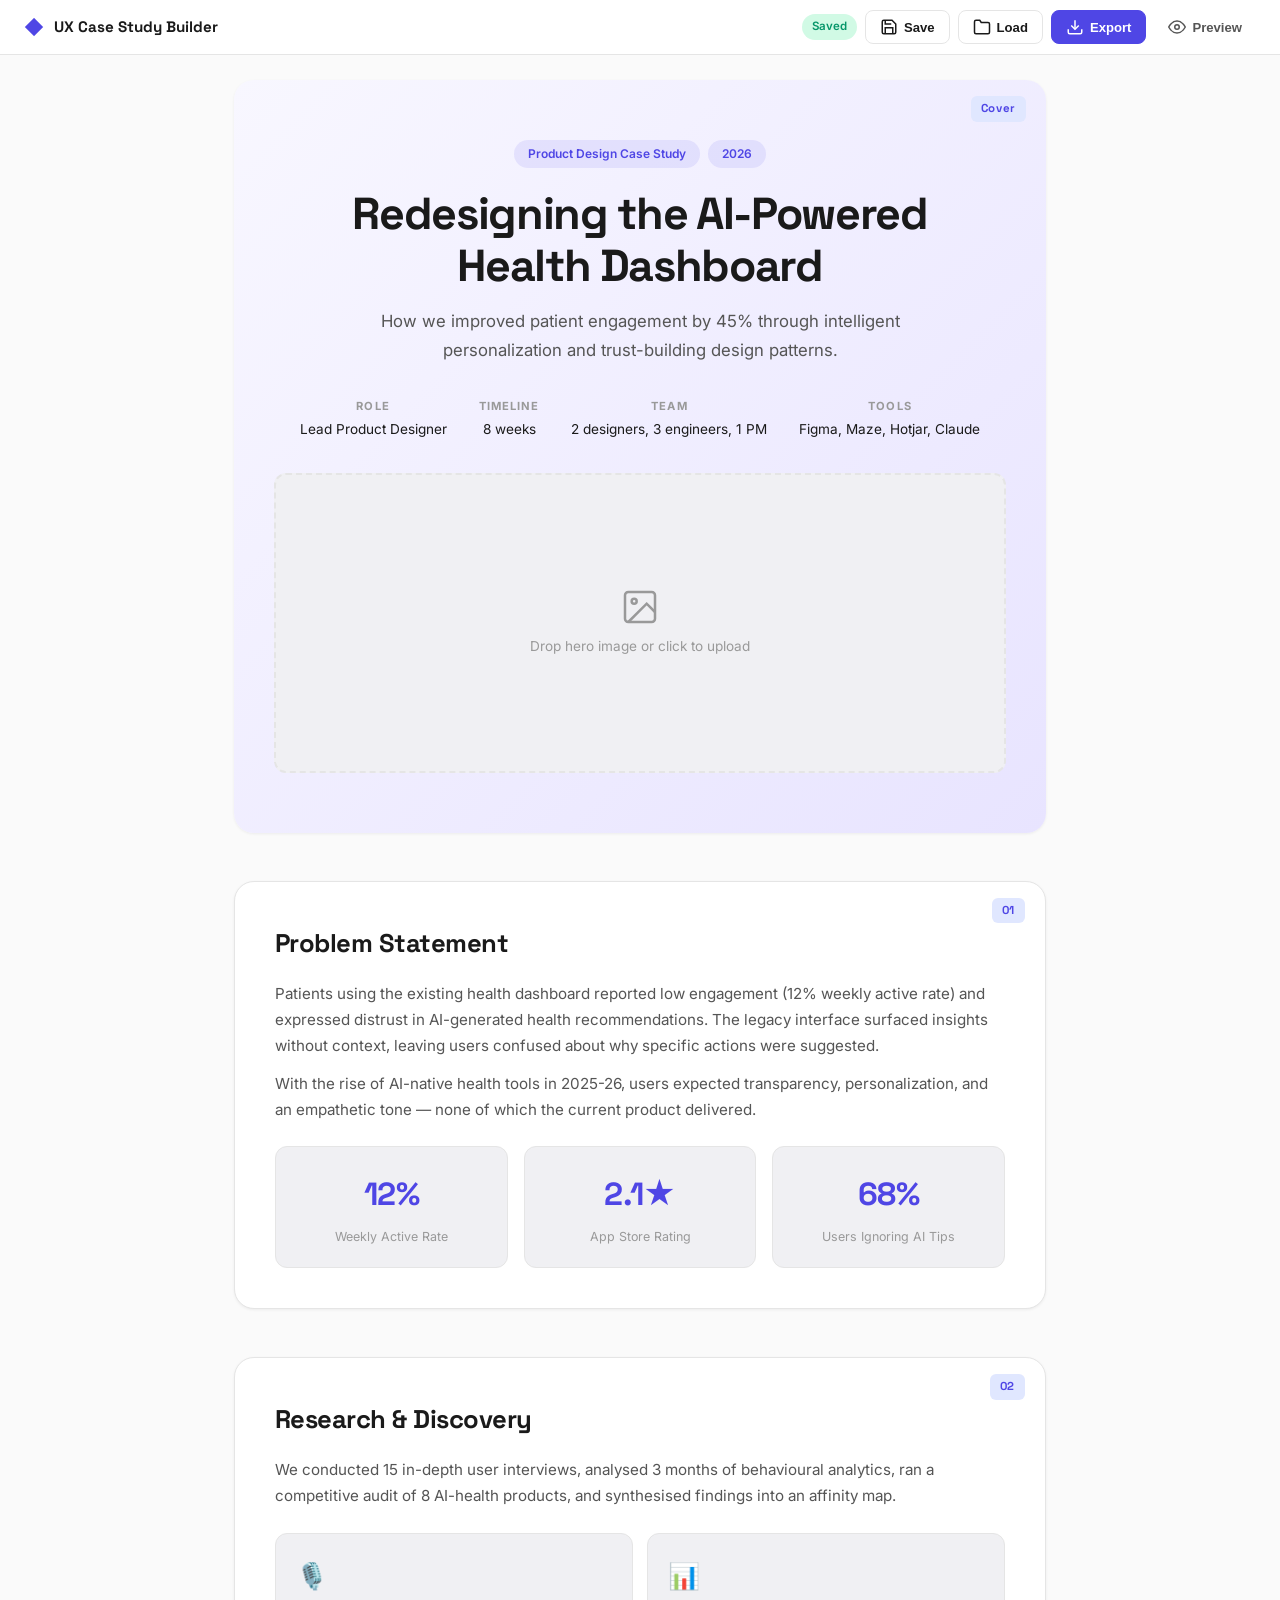
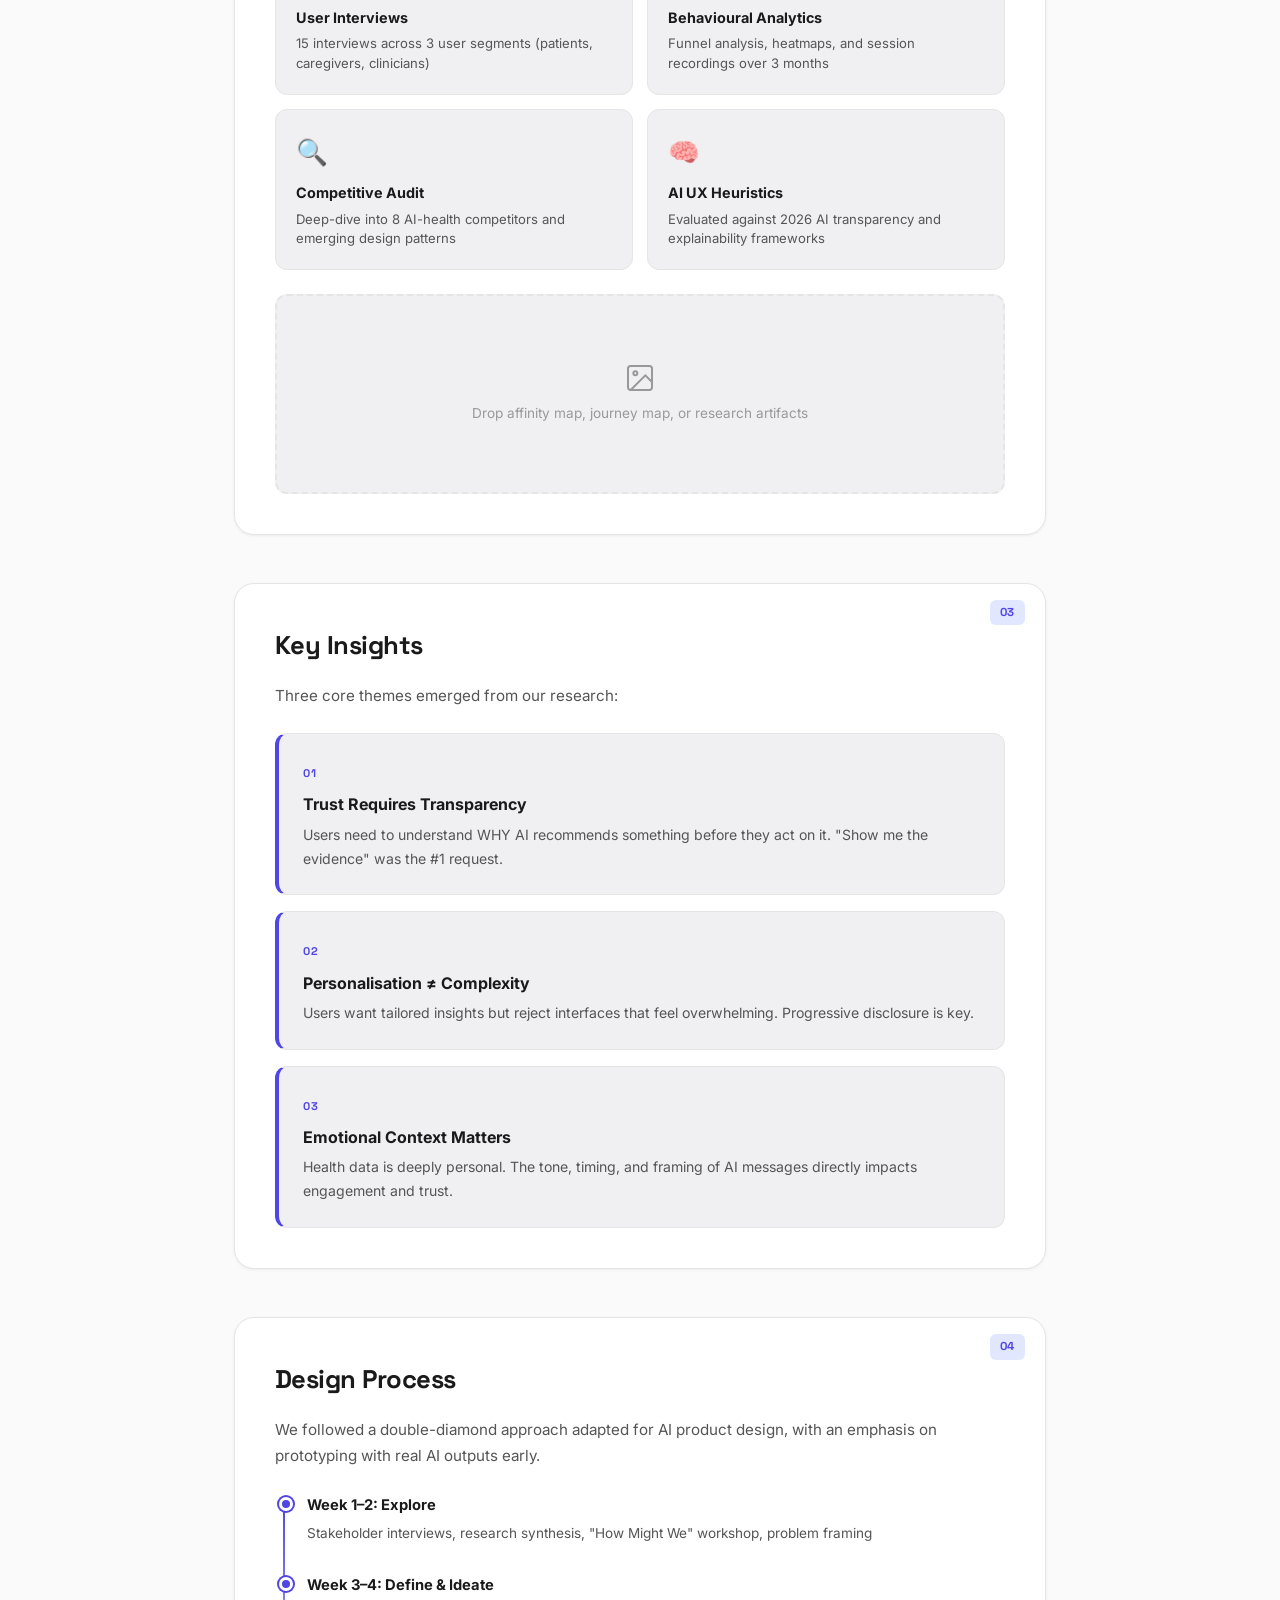
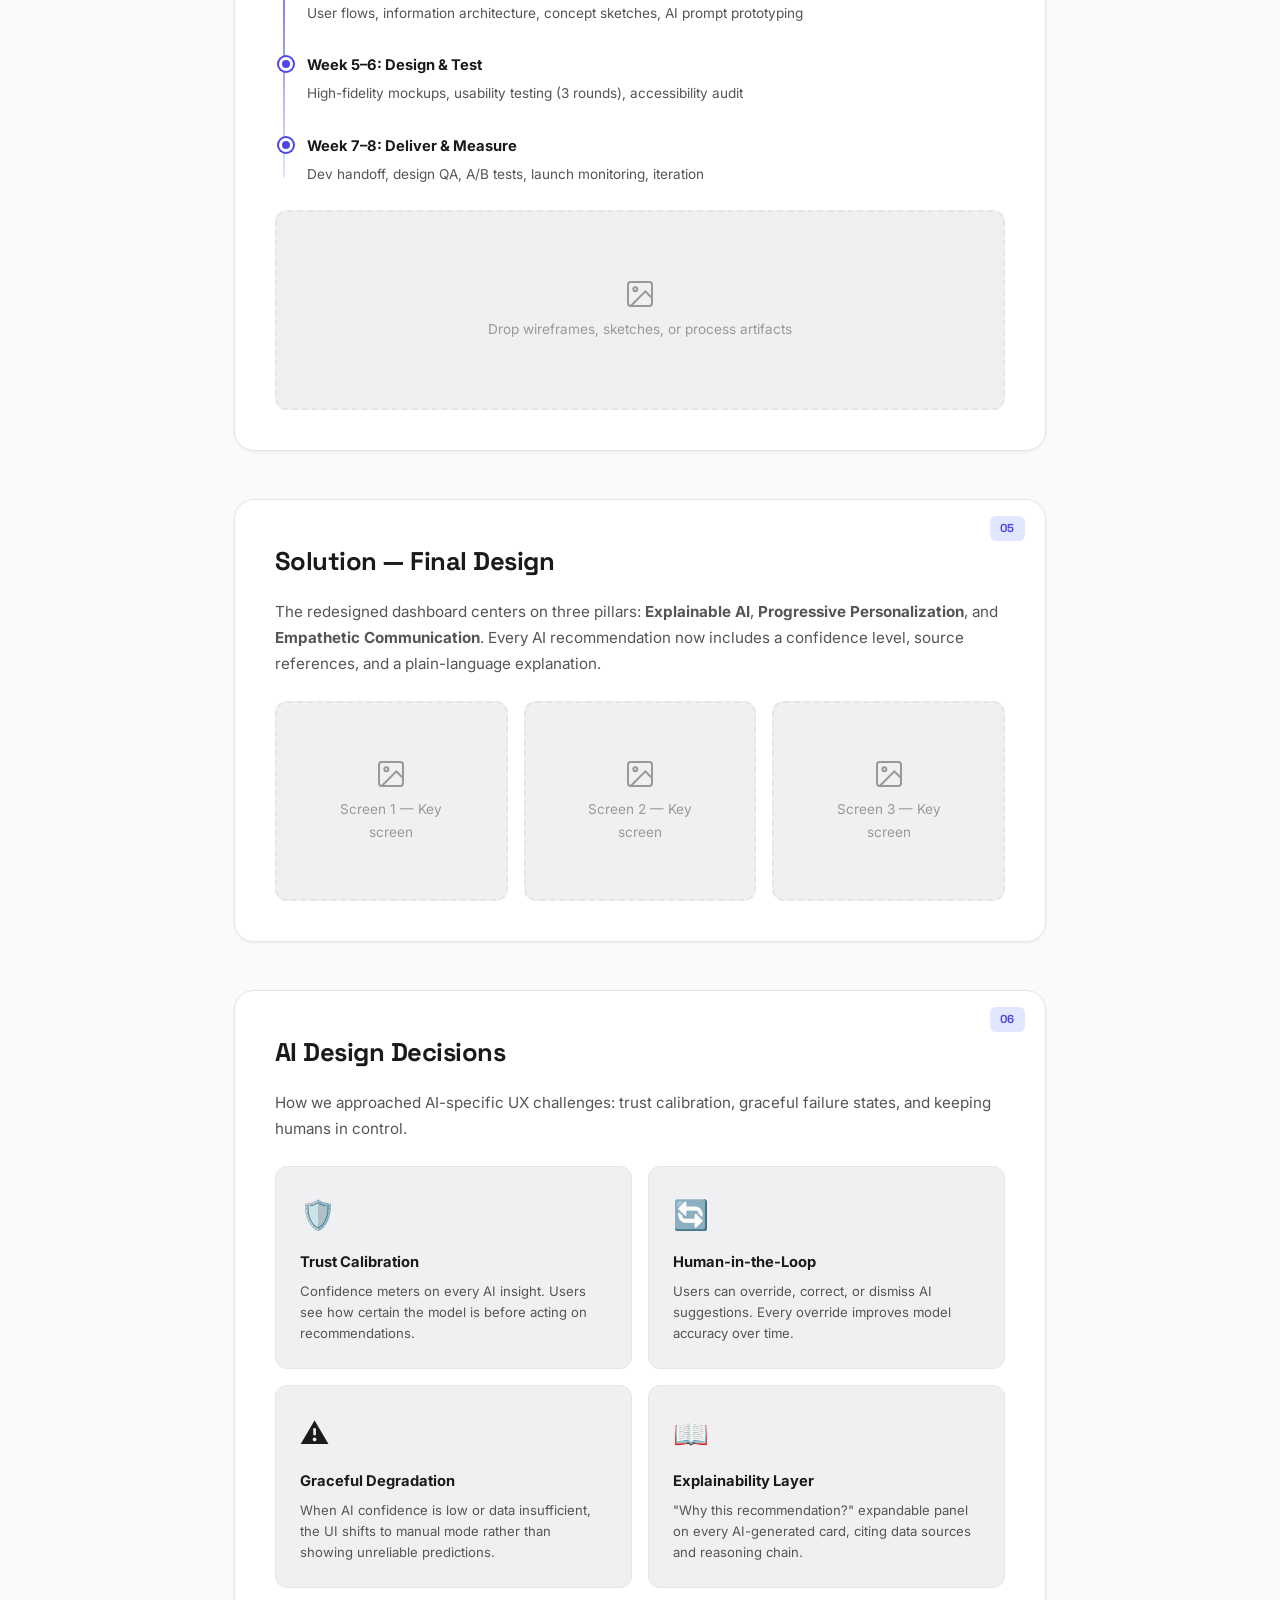
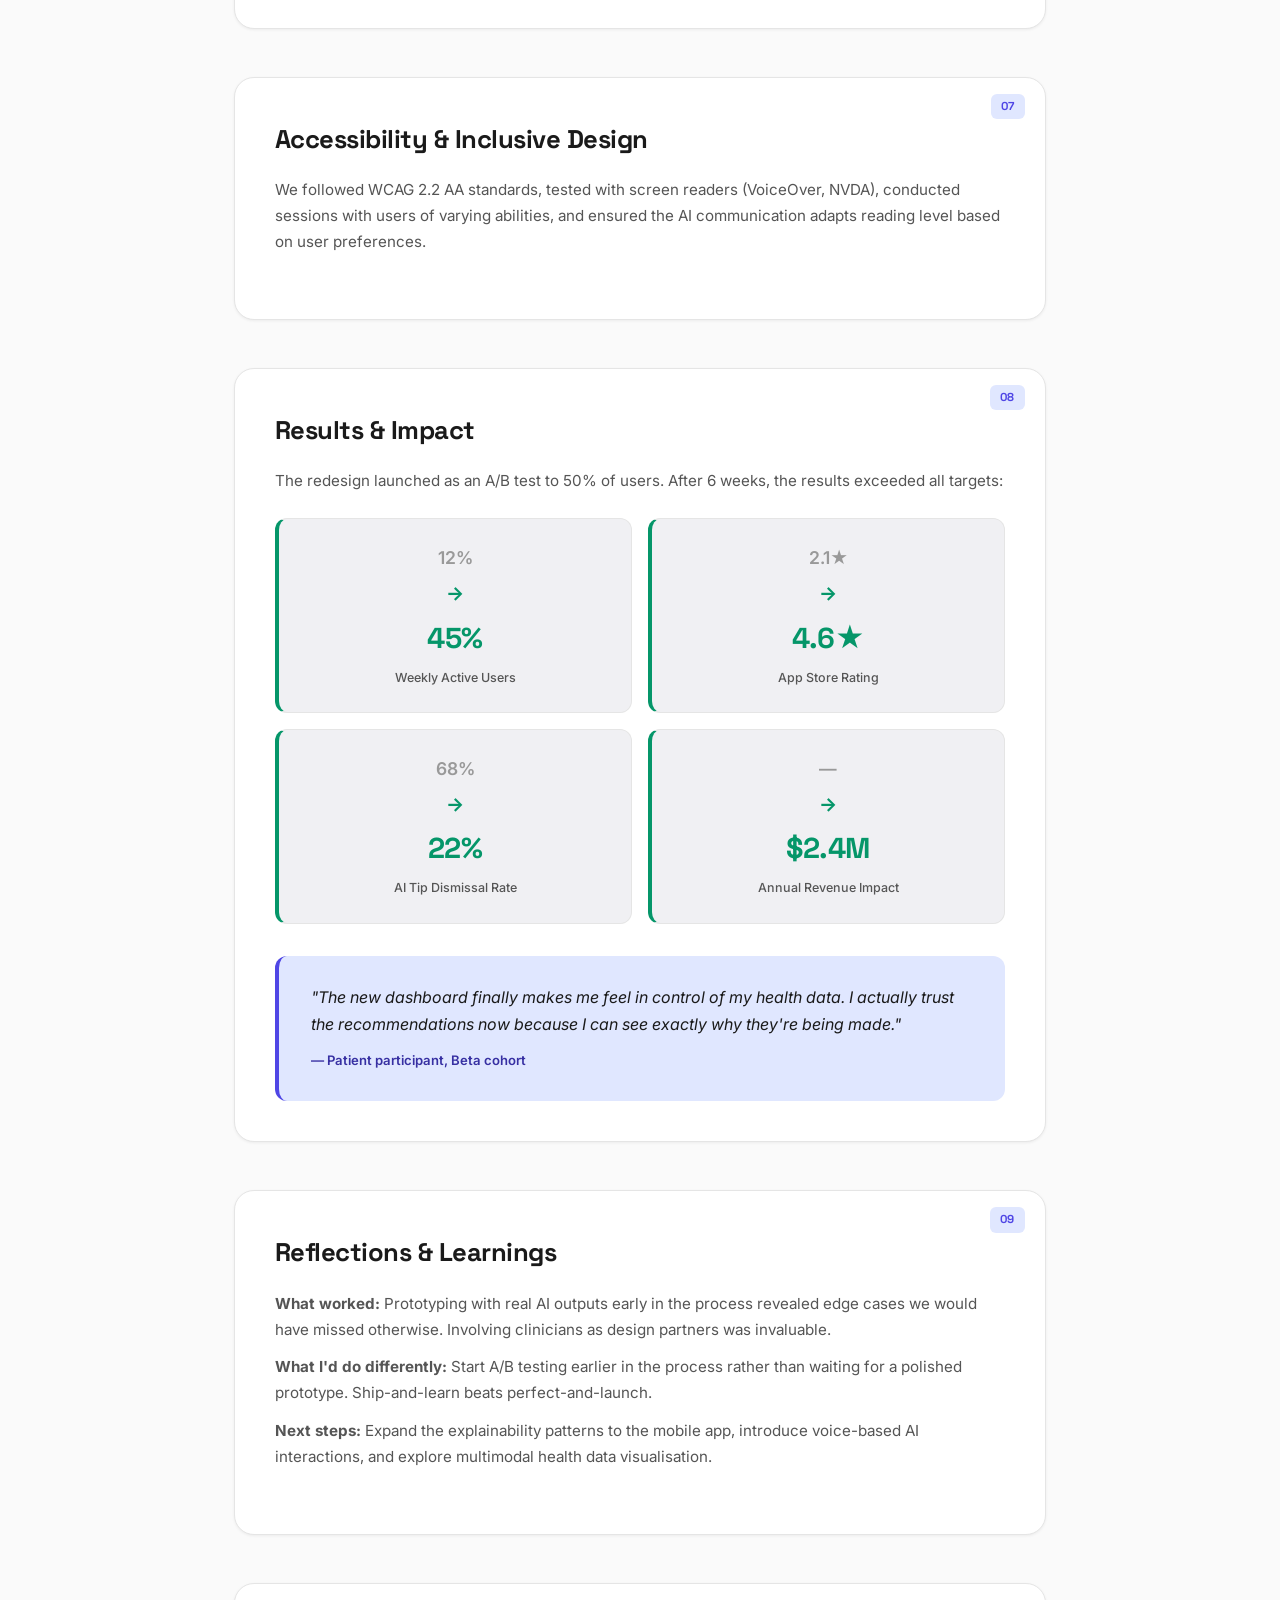
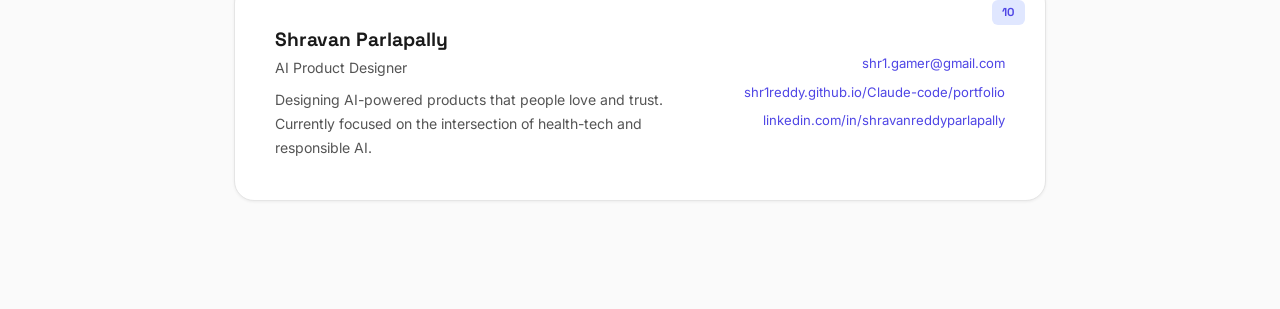
==== ux-case-study/index.html @ 6aaa8b10 "Add UX Case Study Builder — 2026 template with export Interactive, editable UX case study template w" ====
<!DOCTYPE html>
<html lang="en">
<head>
<meta charset="UTF-8">
<meta name="viewport" content="width=device-width, initial-scale=1.0">
<title>UX Case Study Builder — 2026</title>
<link href="https://fonts.googleapis.com/css2?family=Inter:wght@300;400;500;600;700;800;900&family=Space+Grotesk:wght@500;600;700;800&display=swap" rel="stylesheet">
<link rel="stylesheet" href="style.css">
</head>
<body>

<!-- ── Toolbar ── -->
<header class="toolbar" id="toolbar">
  <div class="toolbar-left">
    <span class="toolbar-logo">◆</span>
    <span class="toolbar-title">UX Case Study Builder</span>
  </div>
  <div class="toolbar-actions">
    <span class="autosave-badge" id="autosaveBadge">Saved</span>
    <button class="tb-btn" onclick="saveProject()" title="Save"><svg width="18" height="18" viewBox="0 0 24 24" fill="none" stroke="currentColor" stroke-width="2"><path d="M19 21H5a2 2 0 01-2-2V5a2 2 0 012-2h11l5 5v11a2 2 0 01-2 2z"/><polyline points="17,21 17,13 7,13 7,21"/><polyline points="7,3 7,8 15,8"/></svg> Save</button>
    <button class="tb-btn" onclick="loadProject()" title="Load"><svg width="18" height="18" viewBox="0 0 24 24" fill="none" stroke="currentColor" stroke-width="2"><path d="M22 19a2 2 0 01-2 2H4a2 2 0 01-2-2V5a2 2 0 012-2h5l2 3h9a2 2 0 012 2z"/></svg> Load</button>
    <div class="tb-dropdown">
      <button class="tb-btn tb-btn-primary" id="exportBtn"><svg width="18" height="18" viewBox="0 0 24 24" fill="none" stroke="currentColor" stroke-width="2"><path d="M21 15v4a2 2 0 01-2 2H5a2 2 0 01-2-2v-4"/><polyline points="7,10 12,15 17,10"/><line x1="12" y1="15" x2="12" y2="3"/></svg> Export</button>
      <div class="dropdown-menu" id="exportMenu">
        <button onclick="exportPDF()">Export as PDF</button>
        <button onclick="exportWord()">Export as Word (.docx)</button>
        <button onclick="exportJSON()">Export as JSON</button>
      </div>
    </div>
    <button class="tb-btn tb-btn-ghost" onclick="togglePreview()" id="previewToggle" title="Preview mode">
      <svg width="18" height="18" viewBox="0 0 24 24" fill="none" stroke="currentColor" stroke-width="2"><path d="M1 12s4-8 11-8 11 8 11 8-4 8-11 8-11-8-11-8z"/><circle cx="12" cy="12" r="3"/></svg> Preview
    </button>
  </div>
</header>

<!-- ── Main Content ── -->
<main class="case-study" id="caseStudy">

  <!-- Cover / Hero -->
  <section class="cs-section cs-cover" data-section="cover">
    <div class="section-controls">
      <span class="section-label">Cover</span>
    </div>
    <div class="cover-inner">
      <div class="cover-meta">
        <span class="editable chip" contenteditable="true" data-field="cover-type" data-placeholder="Product Design Case Study">Product Design Case Study</span>
        <span class="editable chip" contenteditable="true" data-field="cover-year" data-placeholder="2026">2026</span>
      </div>
      <h1 class="editable cover-title" contenteditable="true" data-field="cover-title" data-placeholder="Your Project Title Goes Here">Redesigning the AI-Powered Health Dashboard</h1>
      <p class="editable cover-subtitle" contenteditable="true" data-field="cover-subtitle" data-placeholder="A brief one-liner summarising your project and its impact.">How we improved patient engagement by 45% through intelligent personalization and trust-building design patterns.</p>
      <div class="cover-details">
        <div class="detail"><strong>Role</strong><span class="editable" contenteditable="true" data-field="cover-role" data-placeholder="Lead Product Designer">Lead Product Designer</span></div>
        <div class="detail"><strong>Timeline</strong><span class="editable" contenteditable="true" data-field="cover-timeline" data-placeholder="8 weeks">8 weeks</span></div>
        <div class="detail"><strong>Team</strong><span class="editable" contenteditable="true" data-field="cover-team" data-placeholder="2 designers, 3 engineers, 1 PM">2 designers, 3 engineers, 1 PM</span></div>
        <div class="detail"><strong>Tools</strong><span class="editable" contenteditable="true" data-field="cover-tools" data-placeholder="Figma, Maze, Hotjar, Claude">Figma, Maze, Hotjar, Claude</span></div>
      </div>
      <div class="cover-image-slot image-upload-area" data-field="cover-image">
        <div class="upload-placeholder">
          <svg width="40" height="40" viewBox="0 0 24 24" fill="none" stroke="currentColor" stroke-width="1.5"><rect x="3" y="3" width="18" height="18" rx="2"/><circle cx="8.5" cy="8.5" r="1.5"/><polyline points="21,15 16,10 5,21"/></svg>
          <span>Drop hero image or click to upload</span>
        </div>
      </div>
    </div>
  </section>

  <!-- 01 — Problem Statement -->
  <section class="cs-section" data-section="problem">
    <div class="section-controls">
      <span class="section-label">01</span>
    </div>
    <div class="section-inner">
      <h2 class="editable section-title" contenteditable="true" data-field="problem-title" data-placeholder="Problem Statement">Problem Statement</h2>
      <div class="editable section-body richtext" contenteditable="true" data-field="problem-body" data-placeholder="What problem are you solving? Who is affected? Why does it matter now?&#10;&#10;Describe the business context, user pain points, and what triggered this project.">
        <p>Patients using the existing health dashboard reported low engagement (12% weekly active rate) and expressed distrust in AI-generated health recommendations. The legacy interface surfaced insights without context, leaving users confused about why specific actions were suggested.</p>
        <p>With the rise of AI-native health tools in 2025-26, users expected transparency, personalization, and an empathetic tone — none of which the current product delivered.</p>
      </div>
      <div class="kpi-row">
        <div class="kpi-card">
          <span class="editable kpi-value" contenteditable="true" data-field="problem-kpi1-val" data-placeholder="12%">12%</span>
          <span class="editable kpi-label" contenteditable="true" data-field="problem-kpi1-label" data-placeholder="Weekly Active Rate">Weekly Active Rate</span>
        </div>
        <div class="kpi-card">
          <span class="editable kpi-value" contenteditable="true" data-field="problem-kpi2-val" data-placeholder="2.1★">2.1★</span>
          <span class="editable kpi-label" contenteditable="true" data-field="problem-kpi2-label" data-placeholder="App Store Rating">App Store Rating</span>
        </div>
        <div class="kpi-card">
          <span class="editable kpi-value" contenteditable="true" data-field="problem-kpi3-val" data-placeholder="68%">68%</span>
          <span class="editable kpi-label" contenteditable="true" data-field="problem-kpi3-label" data-placeholder="Users ignoring AI tips">Users Ignoring AI Tips</span>
        </div>
      </div>
    </div>
  </section>

  <!-- 02 — Research & Discovery -->
  <section class="cs-section" data-section="research">
    <div class="section-controls">
      <span class="section-label">02</span>
    </div>
    <div class="section-inner">
      <h2 class="editable section-title" contenteditable="true" data-field="research-title">Research &amp; Discovery</h2>
      <div class="editable section-body richtext" contenteditable="true" data-field="research-body" data-placeholder="Describe your research methodology: user interviews, surveys, analytics review, competitive analysis, etc.">
        <p>We conducted 15 in-depth user interviews, analysed 3 months of behavioural analytics, ran a competitive audit of 8 AI-health products, and synthesised findings into an affinity map.</p>
      </div>
      <div class="research-methods">
        <div class="method-card">
          <div class="method-icon">🎙️</div>
          <h4 class="editable" contenteditable="true" data-field="method1-title">User Interviews</h4>
          <p class="editable" contenteditable="true" data-field="method1-desc">15 interviews across 3 user segments (patients, caregivers, clinicians)</p>
        </div>
        <div class="method-card">
          <div class="method-icon">📊</div>
          <h4 class="editable" contenteditable="true" data-field="method2-title">Behavioural Analytics</h4>
          <p class="editable" contenteditable="true" data-field="method2-desc">Funnel analysis, heatmaps, and session recordings over 3 months</p>
        </div>
        <div class="method-card">
          <div class="method-icon">🔍</div>
          <h4 class="editable" contenteditable="true" data-field="method3-title">Competitive Audit</h4>
          <p class="editable" contenteditable="true" data-field="method3-desc">Deep-dive into 8 AI-health competitors and emerging design patterns</p>
        </div>
        <div class="method-card">
          <div class="method-icon">🧠</div>
          <h4 class="editable" contenteditable="true" data-field="method4-title">AI UX Heuristics</h4>
          <p class="editable" contenteditable="true" data-field="method4-desc">Evaluated against 2026 AI transparency and explainability frameworks</p>
        </div>
      </div>
      <div class="image-upload-area" data-field="research-image">
        <div class="upload-placeholder">
          <svg width="32" height="32" viewBox="0 0 24 24" fill="none" stroke="currentColor" stroke-width="1.5"><rect x="3" y="3" width="18" height="18" rx="2"/><circle cx="8.5" cy="8.5" r="1.5"/><polyline points="21,15 16,10 5,21"/></svg>
          <span>Drop affinity map, journey map, or research artifacts</span>
        </div>
      </div>
    </div>
  </section>

  <!-- 03 — Key Insights -->
  <section class="cs-section" data-section="insights">
    <div class="section-controls">
      <span class="section-label">03</span>
    </div>
    <div class="section-inner">
      <h2 class="editable section-title" contenteditable="true" data-field="insights-title">Key Insights</h2>
      <div class="editable section-body richtext" contenteditable="true" data-field="insights-body" data-placeholder="What did you learn? Summarise your top insights.">
        <p>Three core themes emerged from our research:</p>
      </div>
      <div class="insight-cards">
        <div class="insight-card">
          <span class="insight-num">01</span>
          <h4 class="editable" contenteditable="true" data-field="insight1-title">Trust Requires Transparency</h4>
          <p class="editable" contenteditable="true" data-field="insight1-desc">Users need to understand WHY AI recommends something before they act on it. "Show me the evidence" was the #1 request.</p>
        </div>
        <div class="insight-card">
          <span class="insight-num">02</span>
          <h4 class="editable" contenteditable="true" data-field="insight2-title">Personalisation ≠ Complexity</h4>
          <p class="editable" contenteditable="true" data-field="insight2-desc">Users want tailored insights but reject interfaces that feel overwhelming. Progressive disclosure is key.</p>
        </div>
        <div class="insight-card">
          <span class="insight-num">03</span>
          <h4 class="editable" contenteditable="true" data-field="insight3-title">Emotional Context Matters</h4>
          <p class="editable" contenteditable="true" data-field="insight3-desc">Health data is deeply personal. The tone, timing, and framing of AI messages directly impacts engagement and trust.</p>
        </div>
      </div>
    </div>
  </section>

  <!-- 04 — Design Process -->
  <section class="cs-section" data-section="process">
    <div class="section-controls">
      <span class="section-label">04</span>
    </div>
    <div class="section-inner">
      <h2 class="editable section-title" contenteditable="true" data-field="process-title">Design Process</h2>
      <div class="editable section-body richtext" contenteditable="true" data-field="process-body" data-placeholder="Walk through your design process: ideation, wireframes, iterations, prototyping.">
        <p>We followed a double-diamond approach adapted for AI product design, with an emphasis on prototyping with real AI outputs early.</p>
      </div>
      <div class="process-timeline">
        <div class="process-phase">
          <div class="phase-marker"></div>
          <h4 class="editable" contenteditable="true" data-field="phase1-title">Week 1–2: Explore</h4>
          <p class="editable" contenteditable="true" data-field="phase1-desc">Stakeholder interviews, research synthesis, "How Might We" workshop, problem framing</p>
        </div>
        <div class="process-phase">
          <div class="phase-marker"></div>
          <h4 class="editable" contenteditable="true" data-field="phase2-title">Week 3–4: Define &amp; Ideate</h4>
          <p class="editable" contenteditable="true" data-field="phase2-desc">User flows, information architecture, concept sketches, AI prompt prototyping</p>
        </div>
        <div class="process-phase">
          <div class="phase-marker"></div>
          <h4 class="editable" contenteditable="true" data-field="phase3-title">Week 5–6: Design &amp; Test</h4>
          <p class="editable" contenteditable="true" data-field="phase3-desc">High-fidelity mockups, usability testing (3 rounds), accessibility audit</p>
        </div>
        <div class="process-phase">
          <div class="phase-marker"></div>
          <h4 class="editable" contenteditable="true" data-field="phase4-title">Week 7–8: Deliver &amp; Measure</h4>
          <p class="editable" contenteditable="true" data-field="phase4-desc">Dev handoff, design QA, A/B tests, launch monitoring, iteration</p>
        </div>
      </div>
      <div class="image-upload-area" data-field="process-image">
        <div class="upload-placeholder">
          <svg width="32" height="32" viewBox="0 0 24 24" fill="none" stroke="currentColor" stroke-width="1.5"><rect x="3" y="3" width="18" height="18" rx="2"/><circle cx="8.5" cy="8.5" r="1.5"/><polyline points="21,15 16,10 5,21"/></svg>
          <span>Drop wireframes, sketches, or process artifacts</span>
        </div>
      </div>
    </div>
  </section>

  <!-- 05 — Solution / Final Design -->
  <section class="cs-section" data-section="solution">
    <div class="section-controls">
      <span class="section-label">05</span>
    </div>
    <div class="section-inner">
      <h2 class="editable section-title" contenteditable="true" data-field="solution-title">Solution — Final Design</h2>
      <div class="editable section-body richtext" contenteditable="true" data-field="solution-body" data-placeholder="Present your final design solution. Highlight key screens, interactions, and design decisions.">
        <p>The redesigned dashboard centers on three pillars: <strong>Explainable AI</strong>, <strong>Progressive Personalization</strong>, and <strong>Empathetic Communication</strong>. Every AI recommendation now includes a confidence level, source references, and a plain-language explanation.</p>
      </div>
      <div class="solution-gallery">
        <div class="image-upload-area solution-img" data-field="solution-image1">
          <div class="upload-placeholder">
            <svg width="32" height="32" viewBox="0 0 24 24" fill="none" stroke="currentColor" stroke-width="1.5"><rect x="3" y="3" width="18" height="18" rx="2"/><circle cx="8.5" cy="8.5" r="1.5"/><polyline points="21,15 16,10 5,21"/></svg>
            <span>Screen 1 — Key screen</span>
          </div>
        </div>
        <div class="image-upload-area solution-img" data-field="solution-image2">
          <div class="upload-placeholder">
            <svg width="32" height="32" viewBox="0 0 24 24" fill="none" stroke="currentColor" stroke-width="1.5"><rect x="3" y="3" width="18" height="18" rx="2"/><circle cx="8.5" cy="8.5" r="1.5"/><polyline points="21,15 16,10 5,21"/></svg>
            <span>Screen 2 — Key screen</span>
          </div>
        </div>
        <div class="image-upload-area solution-img" data-field="solution-image3">
          <div class="upload-placeholder">
            <svg width="32" height="32" viewBox="0 0 24 24" fill="none" stroke="currentColor" stroke-width="1.5"><rect x="3" y="3" width="18" height="18" rx="2"/><circle cx="8.5" cy="8.5" r="1.5"/><polyline points="21,15 16,10 5,21"/></svg>
            <span>Screen 3 — Key screen</span>
          </div>
        </div>
      </div>
    </div>
  </section>

  <!-- 06 — AI-Specific Design Decisions (2026 section) -->
  <section class="cs-section" data-section="ai-design">
    <div class="section-controls">
      <span class="section-label">06</span>
    </div>
    <div class="section-inner">
      <h2 class="editable section-title" contenteditable="true" data-field="ai-title">AI Design Decisions</h2>
      <p class="editable section-body" contenteditable="true" data-field="ai-body" data-placeholder="How did you design for AI? Explain trust patterns, error handling, confidence indicators, human-in-the-loop flows.">How we approached AI-specific UX challenges: trust calibration, graceful failure states, and keeping humans in control.</p>
      <div class="ai-decisions">
        <div class="ai-card">
          <div class="ai-card-icon">🛡️</div>
          <h4 class="editable" contenteditable="true" data-field="ai-dec1-title">Trust Calibration</h4>
          <p class="editable" contenteditable="true" data-field="ai-dec1-desc">Confidence meters on every AI insight. Users see how certain the model is before acting on recommendations.</p>
        </div>
        <div class="ai-card">
          <div class="ai-card-icon">🔄</div>
          <h4 class="editable" contenteditable="true" data-field="ai-dec2-title">Human-in-the-Loop</h4>
          <p class="editable" contenteditable="true" data-field="ai-dec2-desc">Users can override, correct, or dismiss AI suggestions. Every override improves model accuracy over time.</p>
        </div>
        <div class="ai-card">
          <div class="ai-card-icon">⚠️</div>
          <h4 class="editable" contenteditable="true" data-field="ai-dec3-title">Graceful Degradation</h4>
          <p class="editable" contenteditable="true" data-field="ai-dec3-desc">When AI confidence is low or data insufficient, the UI shifts to manual mode rather than showing unreliable predictions.</p>
        </div>
        <div class="ai-card">
          <div class="ai-card-icon">📖</div>
          <h4 class="editable" contenteditable="true" data-field="ai-dec4-title">Explainability Layer</h4>
          <p class="editable" contenteditable="true" data-field="ai-dec4-desc">"Why this recommendation?" expandable panel on every AI-generated card, citing data sources and reasoning chain.</p>
        </div>
      </div>
    </div>
  </section>

  <!-- 07 — Accessibility & Inclusive Design -->
  <section class="cs-section" data-section="accessibility">
    <div class="section-controls">
      <span class="section-label">07</span>
    </div>
    <div class="section-inner">
      <h2 class="editable section-title" contenteditable="true" data-field="a11y-title">Accessibility &amp; Inclusive Design</h2>
      <div class="editable section-body richtext" contenteditable="true" data-field="a11y-body" data-placeholder="How did you ensure your design is accessible and inclusive? WCAG compliance, assistive tech testing, inclusive research.">
        <p>We followed WCAG 2.2 AA standards, tested with screen readers (VoiceOver, NVDA), conducted sessions with users of varying abilities, and ensured the AI communication adapts reading level based on user preferences.</p>
      </div>
    </div>
  </section>

  <!-- 08 — Results & Impact -->
  <section class="cs-section" data-section="results">
    <div class="section-controls">
      <span class="section-label">08</span>
    </div>
    <div class="section-inner">
      <h2 class="editable section-title" contenteditable="true" data-field="results-title">Results &amp; Impact</h2>
      <div class="editable section-body richtext" contenteditable="true" data-field="results-body" data-placeholder="What was the measurable impact? Before vs. after metrics, user feedback, business outcomes.">
        <p>The redesign launched as an A/B test to 50% of users. After 6 weeks, the results exceeded all targets:</p>
      </div>
      <div class="results-grid">
        <div class="result-card positive">
          <span class="editable result-before" contenteditable="true" data-field="result1-before">12%</span>
          <span class="result-arrow">→</span>
          <span class="editable result-after" contenteditable="true" data-field="result1-after">45%</span>
          <span class="editable result-metric" contenteditable="true" data-field="result1-metric">Weekly Active Users</span>
        </div>
        <div class="result-card positive">
          <span class="editable result-before" contenteditable="true" data-field="result2-before">2.1★</span>
          <span class="result-arrow">→</span>
          <span class="editable result-after" contenteditable="true" data-field="result2-after">4.6★</span>
          <span class="editable result-metric" contenteditable="true" data-field="result2-metric">App Store Rating</span>
        </div>
        <div class="result-card positive">
          <span class="editable result-before" contenteditable="true" data-field="result3-before">68%</span>
          <span class="result-arrow">→</span>
          <span class="editable result-after" contenteditable="true" data-field="result3-after">22%</span>
          <span class="editable result-metric" contenteditable="true" data-field="result3-metric">AI Tip Dismissal Rate</span>
        </div>
        <div class="result-card positive">
          <span class="editable result-before" contenteditable="true" data-field="result4-before">—</span>
          <span class="result-arrow">→</span>
          <span class="editable result-after" contenteditable="true" data-field="result4-after">$2.4M</span>
          <span class="editable result-metric" contenteditable="true" data-field="result4-metric">Annual Revenue Impact</span>
        </div>
      </div>
      <div class="testimonial-block">
        <blockquote class="editable" contenteditable="true" data-field="results-quote" data-placeholder="Add a stakeholder or user quote about the impact.">"The new dashboard finally makes me feel in control of my health data. I actually trust the recommendations now because I can see exactly why they're being made."</blockquote>
        <cite class="editable" contenteditable="true" data-field="results-cite" data-placeholder="— Name, Role">— Patient participant, Beta cohort</cite>
      </div>
    </div>
  </section>

  <!-- 09 — Reflections & Learnings -->
  <section class="cs-section" data-section="reflections">
    <div class="section-controls">
      <span class="section-label">09</span>
    </div>
    <div class="section-inner">
      <h2 class="editable section-title" contenteditable="true" data-field="reflections-title">Reflections &amp; Learnings</h2>
      <div class="editable section-body richtext" contenteditable="true" data-field="reflections-body" data-placeholder="What did you learn? What would you do differently? What are the next steps?">
        <p><strong>What worked:</strong> Prototyping with real AI outputs early in the process revealed edge cases we would have missed otherwise. Involving clinicians as design partners was invaluable.</p>
        <p><strong>What I'd do differently:</strong> Start A/B testing earlier in the process rather than waiting for a polished prototype. Ship-and-learn beats perfect-and-launch.</p>
        <p><strong>Next steps:</strong> Expand the explainability patterns to the mobile app, introduce voice-based AI interactions, and explore multimodal health data visualisation.</p>
      </div>
    </div>
  </section>

  <!-- 10 — About the Designer -->
  <section class="cs-section cs-footer-section" data-section="designer">
    <div class="section-controls">
      <span class="section-label">10</span>
    </div>
    <div class="section-inner designer-footer">
      <div class="designer-info">
        <h3 class="editable" contenteditable="true" data-field="designer-name" data-placeholder="Your Name">Shravan Parlapally</h3>
        <p class="editable" contenteditable="true" data-field="designer-role" data-placeholder="AI Product Designer">AI Product Designer</p>
        <p class="editable designer-bio" contenteditable="true" data-field="designer-bio" data-placeholder="A short bio about yourself.">Designing AI-powered products that people love and trust. Currently focused on the intersection of health-tech and responsible AI.</p>
      </div>
      <div class="designer-links">
        <span class="editable" contenteditable="true" data-field="designer-email" data-placeholder="email@example.com">shr1.gamer@gmail.com</span>
        <span class="editable" contenteditable="true" data-field="designer-portfolio" data-placeholder="portfolio link">shr1reddy.github.io/Claude-code/portfolio</span>
        <span class="editable" contenteditable="true" data-field="designer-linkedin" data-placeholder="LinkedIn URL">linkedin.com/in/shravanreddyparlapally</span>
      </div>
    </div>
  </section>

</main>

<!-- Hidden file input for image uploads -->
<input type="file" id="imageInput" accept="image/*" style="display:none">

<script src="app.js"></script>
</body>
</html>
---- ux-case-study/style.css ----
/* ── UX Case Study Builder — 2026 ── */
:root {
  --bg: #fafafa; --bg-card: #ffffff; --bg-elevated: #f0f0f3;
  --text: #1a1a1a; --text-2: #555; --text-3: #999;
  --accent: #4f46e5; --accent-light: #e0e7ff; --accent-dark: #3730a3;
  --green: #059669; --green-light: #d1fae5;
  --red: #dc2626; --red-light: #fee2e2;
  --border: #e5e5e5; --border-focus: #a5b4fc;
  --radius: 12px; --radius-lg: 20px;
  --shadow-sm: 0 1px 3px rgba(0,0,0,0.06);
  --shadow-md: 0 4px 20px rgba(0,0,0,0.08);
  --shadow-lg: 0 10px 40px rgba(0,0,0,0.1);
  --font: 'Inter', -apple-system, BlinkMacSystemFont, sans-serif;
  --font-display: 'Space Grotesk', var(--font);
  --transition: 0.25s cubic-bezier(0.16,1,0.3,1);
}

*, *::before, *::after { margin:0; padding:0; box-sizing:border-box; }
html { scroll-behavior: smooth; }
body { font-family: var(--font); background: var(--bg); color: var(--text); line-height:1.7; -webkit-font-smoothing:antialiased; }

/* ── Toolbar ── */
.toolbar {
  position:fixed; top:0; left:0; right:0; z-index:100;
  display:flex; align-items:center; justify-content:space-between;
  padding:10px 24px; background:rgba(255,255,255,0.92);
  backdrop-filter:blur(16px); -webkit-backdrop-filter:blur(16px);
  border-bottom:1px solid var(--border); gap:12px;
}
.toolbar-left { display:flex; align-items:center; gap:10px; }
.toolbar-logo { color:var(--accent); font-size:1.2rem; }
.toolbar-title { font-family:var(--font-display); font-weight:700; font-size:0.95rem; }
.toolbar-actions { display:flex; align-items:center; gap:8px; flex-wrap:wrap; }

.tb-btn {
  display:inline-flex; align-items:center; gap:6px;
  padding:7px 14px; border-radius:8px; border:1px solid var(--border);
  background:white; font-size:0.82rem; font-weight:600; color:var(--text);
  cursor:pointer; transition:all 0.15s; white-space:nowrap;
}
.tb-btn:hover { border-color:var(--accent); color:var(--accent); background:#fafafe; }
.tb-btn svg { flex-shrink:0; }

.tb-btn-primary { background:var(--accent); color:white; border-color:var(--accent); }
.tb-btn-primary:hover { background:var(--accent-dark); color:white; }

.tb-btn-ghost { border:none; background:none; color:var(--text-2); }
.tb-btn-ghost:hover { color:var(--accent); background:var(--accent-light); }

.autosave-badge {
  font-size:0.72rem; padding:3px 10px; border-radius:100px;
  background:var(--green-light); color:var(--green);
  font-weight:600; transition:all 0.3s;
}
.autosave-badge.saving { background:#fef3c7; color:#b45309; }

/* Dropdown */
.tb-dropdown { position:relative; }
.dropdown-menu {
  display:none; position:absolute; top:calc(100% + 6px); right:0;
  background:white; border:1px solid var(--border); border-radius:var(--radius);
  box-shadow:var(--shadow-lg); min-width:200px; z-index:110; overflow:hidden;
}
.dropdown-menu.open { display:block; }
.dropdown-menu button {
  display:block; width:100%; padding:10px 16px; border:none; background:none;
  text-align:left; font-size:0.85rem; font-weight:500; color:var(--text);
  cursor:pointer; transition:background 0.15s;
}
.dropdown-menu button:hover { background:var(--accent-light); color:var(--accent); }

/* ── Case Study ── */
.case-study { max-width:860px; margin:0 auto; padding:80px 24px 60px; }

.cs-section {
  position:relative; margin-bottom:48px; padding:40px;
  background:var(--bg-card); border-radius:var(--radius-lg);
  border:1px solid var(--border); box-shadow:var(--shadow-sm);
  transition:box-shadow var(--transition), border-color var(--transition);
}
.cs-section:hover { box-shadow:var(--shadow-md); border-color:var(--border-focus); }

.section-controls {
  position:absolute; top:16px; right:20px;
  display:flex; align-items:center; gap:8px;
}
.section-label {
  font-family:var(--font-display); font-size:0.72rem; font-weight:700;
  color:var(--accent); background:var(--accent-light); padding:3px 10px;
  border-radius:6px; letter-spacing:0.06em;
}

.section-inner { position:relative; }

.section-title {
  font-family:var(--font-display); font-size:1.6rem; font-weight:800;
  letter-spacing:-0.02em; margin-bottom:16px; color:var(--text);
}

.section-body { color:var(--text-2); font-size:0.95rem; margin-bottom:24px; }
.section-body p { margin-bottom:12px; }
.section-body p:last-child { margin-bottom:0; }

/* ── Editable ── */
.editable {
  outline:none; border-radius:4px; transition:background 0.2s, box-shadow 0.2s;
  position:relative;
}
.editable:hover { background:rgba(79,70,229,0.04); }
.editable:focus {
  background:rgba(79,70,229,0.06);
  box-shadow:0 0 0 2px var(--border-focus);
}
.editable[data-placeholder]:empty::before {
  content:attr(data-placeholder); color:var(--text-3); pointer-events:none;
  font-style:italic;
}

/* Preview mode */
body.preview-mode .editable { pointer-events:none; }
body.preview-mode .editable:hover { background:transparent; }
body.preview-mode .section-controls { opacity:0.3; }
body.preview-mode .toolbar-actions .tb-btn:not(#previewToggle) { opacity:0.5; pointer-events:none; }
body.preview-mode #previewToggle { background:var(--accent); color:white; border-radius:8px; }
body.preview-mode .image-upload-area .upload-placeholder { opacity:0.3; }

/* ── Cover ── */
.cs-cover { padding:60px 40px; background:linear-gradient(135deg, #f8f7ff 0%, #e8e4ff 100%); border:none; }
.cover-inner { text-align:center; }
.cover-meta { display:flex; justify-content:center; gap:8px; margin-bottom:20px; }
.chip {
  font-size:0.75rem; padding:4px 14px; border-radius:100px;
  background:rgba(79,70,229,0.1); color:var(--accent); font-weight:600;
}
.cover-title {
  font-family:var(--font-display); font-size:clamp(1.8rem,4vw,2.8rem);
  font-weight:900; letter-spacing:-0.03em; line-height:1.15;
  margin-bottom:16px; max-width:700px; margin-left:auto; margin-right:auto;
}
.cover-subtitle {
  font-size:1.05rem; color:var(--text-2); max-width:600px;
  margin:0 auto 32px; line-height:1.7;
}
.cover-details {
  display:flex; justify-content:center; gap:32px; flex-wrap:wrap;
  margin-bottom:32px;
}
.detail {
  display:flex; flex-direction:column; align-items:center; gap:2px;
  font-size:0.85rem;
}
.detail strong { font-size:0.7rem; text-transform:uppercase; letter-spacing:0.1em; color:var(--text-3); }

/* ── Image Uploads ── */
.image-upload-area {
  border:2px dashed var(--border); border-radius:var(--radius);
  padding:40px; text-align:center; cursor:pointer;
  transition:all 0.2s; position:relative; overflow:hidden;
  min-height:200px; display:flex; align-items:center; justify-content:center;
  background:var(--bg-elevated);
}
.image-upload-area:hover { border-color:var(--accent); background:var(--accent-light); }
.upload-placeholder { display:flex; flex-direction:column; align-items:center; gap:8px; color:var(--text-3); font-size:0.85rem; }
.image-upload-area img {
  max-width:100%; max-height:500px; border-radius:8px; object-fit:contain;
}
.image-upload-area.has-image .upload-placeholder { display:none; }
.image-upload-area.has-image { padding:12px; border-style:solid; border-color:var(--border); }
.cover-image-slot { margin-top:12px; min-height:300px; }

/* Solution gallery */
.solution-gallery { display:grid; grid-template-columns:repeat(3,1fr); gap:16px; }

/* ── KPI cards ── */
.kpi-row { display:flex; gap:16px; flex-wrap:wrap; }
.kpi-card {
  flex:1; min-width:140px; padding:20px; border-radius:var(--radius);
  background:var(--bg-elevated); border:1px solid var(--border); text-align:center;
}
.kpi-value {
  display:block; font-family:var(--font-display); font-size:2rem;
  font-weight:900; color:var(--accent); letter-spacing:-0.02em;
}
.kpi-label { display:block; font-size:0.78rem; color:var(--text-3); margin-top:4px; }

/* ── Research methods ── */
.research-methods { display:grid; grid-template-columns:repeat(2,1fr); gap:14px; margin-bottom:24px; }
.method-card {
  padding:20px; border-radius:var(--radius); background:var(--bg-elevated);
  border:1px solid var(--border); transition:all var(--transition);
}
.method-card:hover { border-color:var(--border-focus); transform:translateY(-2px); box-shadow:var(--shadow-md); }
.method-icon { font-size:1.6rem; margin-bottom:8px; }
.method-card h4 { font-size:0.9rem; font-weight:700; margin-bottom:4px; }
.method-card p { font-size:0.82rem; color:var(--text-2); line-height:1.5; }

/* ── Insight cards ── */
.insight-cards { display:flex; flex-direction:column; gap:16px; }
.insight-card {
  padding:24px; border-radius:var(--radius); background:var(--bg-elevated);
  border:1px solid var(--border); border-left:4px solid var(--accent);
  transition:all var(--transition);
}
.insight-card:hover { box-shadow:var(--shadow-md); transform:translateX(4px); }
.insight-num {
  font-family:var(--font-display); font-size:0.7rem; font-weight:800;
  color:var(--accent); letter-spacing:0.1em;
}
.insight-card h4 { font-size:1rem; font-weight:700; margin:6px 0 4px; }
.insight-card p { font-size:0.88rem; color:var(--text-2); }

/* ── Process timeline ── */
.process-timeline { position:relative; padding-left:32px; margin-bottom:24px; }
.process-timeline::before {
  content:''; position:absolute; left:8px; top:8px; bottom:8px;
  width:2px; background:linear-gradient(to bottom, var(--accent), var(--accent-light));
  border-radius:2px;
}
.process-phase { position:relative; margin-bottom:28px; }
.process-phase:last-child { margin-bottom:0; }
.phase-marker {
  position:absolute; left:-28px; top:4px; width:14px; height:14px;
  border-radius:50%; background:var(--accent); border:3px solid white;
  box-shadow:0 0 0 2px var(--accent);
}
.process-phase h4 { font-size:0.92rem; font-weight:700; margin-bottom:4px; }
.process-phase p { font-size:0.85rem; color:var(--text-2); }

/* ── AI decisions ── */
.ai-decisions { display:grid; grid-template-columns:repeat(2,1fr); gap:16px; }
.ai-card {
  padding:24px; border-radius:var(--radius); background:var(--bg-elevated);
  border:1px solid var(--border); transition:all var(--transition);
}
.ai-card:hover { border-color:var(--border-focus); box-shadow:var(--shadow-md); transform:translateY(-2px); }
.ai-card-icon { font-size:1.8rem; margin-bottom:10px; }
.ai-card h4 { font-size:0.92rem; font-weight:700; margin-bottom:6px; }
.ai-card p { font-size:0.82rem; color:var(--text-2); line-height:1.6; }

/* ── Results grid ── */
.results-grid { display:grid; grid-template-columns:repeat(2,1fr); gap:16px; margin-bottom:32px; }
.result-card {
  padding:24px; border-radius:var(--radius); background:var(--bg-elevated);
  border:1px solid var(--border); text-align:center;
  display:flex; flex-direction:column; align-items:center; gap:4px;
}
.result-card.positive { border-left:4px solid var(--green); }
.result-before { font-size:1.1rem; color:var(--text-3); font-weight:600; }
.result-arrow { font-size:1.2rem; color:var(--green); font-weight:700; }
.result-after {
  font-family:var(--font-display); font-size:1.8rem; font-weight:900;
  color:var(--green); letter-spacing:-0.02em;
}
.result-metric { font-size:0.78rem; color:var(--text-2); font-weight:500; }

/* ── Testimonial ── */
.testimonial-block {
  padding:28px 32px; border-radius:var(--radius); background:var(--accent-light);
  border-left:4px solid var(--accent);
}
.testimonial-block blockquote {
  font-size:1rem; font-style:italic; color:var(--text); line-height:1.7; margin-bottom:8px;
}
.testimonial-block cite { font-size:0.82rem; color:var(--accent-dark); font-style:normal; font-weight:600; }

/* ── Designer footer ── */
.designer-footer {
  display:flex; justify-content:space-between; align-items:center; gap:24px;
}
.designer-info h3 { font-family:var(--font-display); font-size:1.2rem; font-weight:800; }
.designer-info p { font-size:0.88rem; color:var(--text-2); }
.designer-bio { margin-top:8px; max-width:400px; }
.designer-links {
  display:flex; flex-direction:column; gap:6px;
  font-size:0.82rem; color:var(--accent); text-align:right;
}

/* ── Responsive ── */
@media (max-width:768px) {
  .cs-section { padding:28px 20px; }
  .cs-cover { padding:40px 20px; }
  .cover-details { gap:16px; }
  .research-methods, .ai-decisions, .results-grid { grid-template-columns:1fr; }
  .solution-gallery { grid-template-columns:1fr; }
  .designer-footer { flex-direction:column; text-align:center; }
  .designer-links { text-align:center; }
  .toolbar { padding:8px 12px; }
  .toolbar-title { display:none; }
}

/* ── Print styles ── */
@media print {
  .toolbar { display:none !important; }
  .cs-section { break-inside:avoid; box-shadow:none; border:1px solid #ddd; }
  .image-upload-area:not(.has-image) { display:none; }
  body { background:white; }
  .case-study { padding:0; max-width:100%; }
}
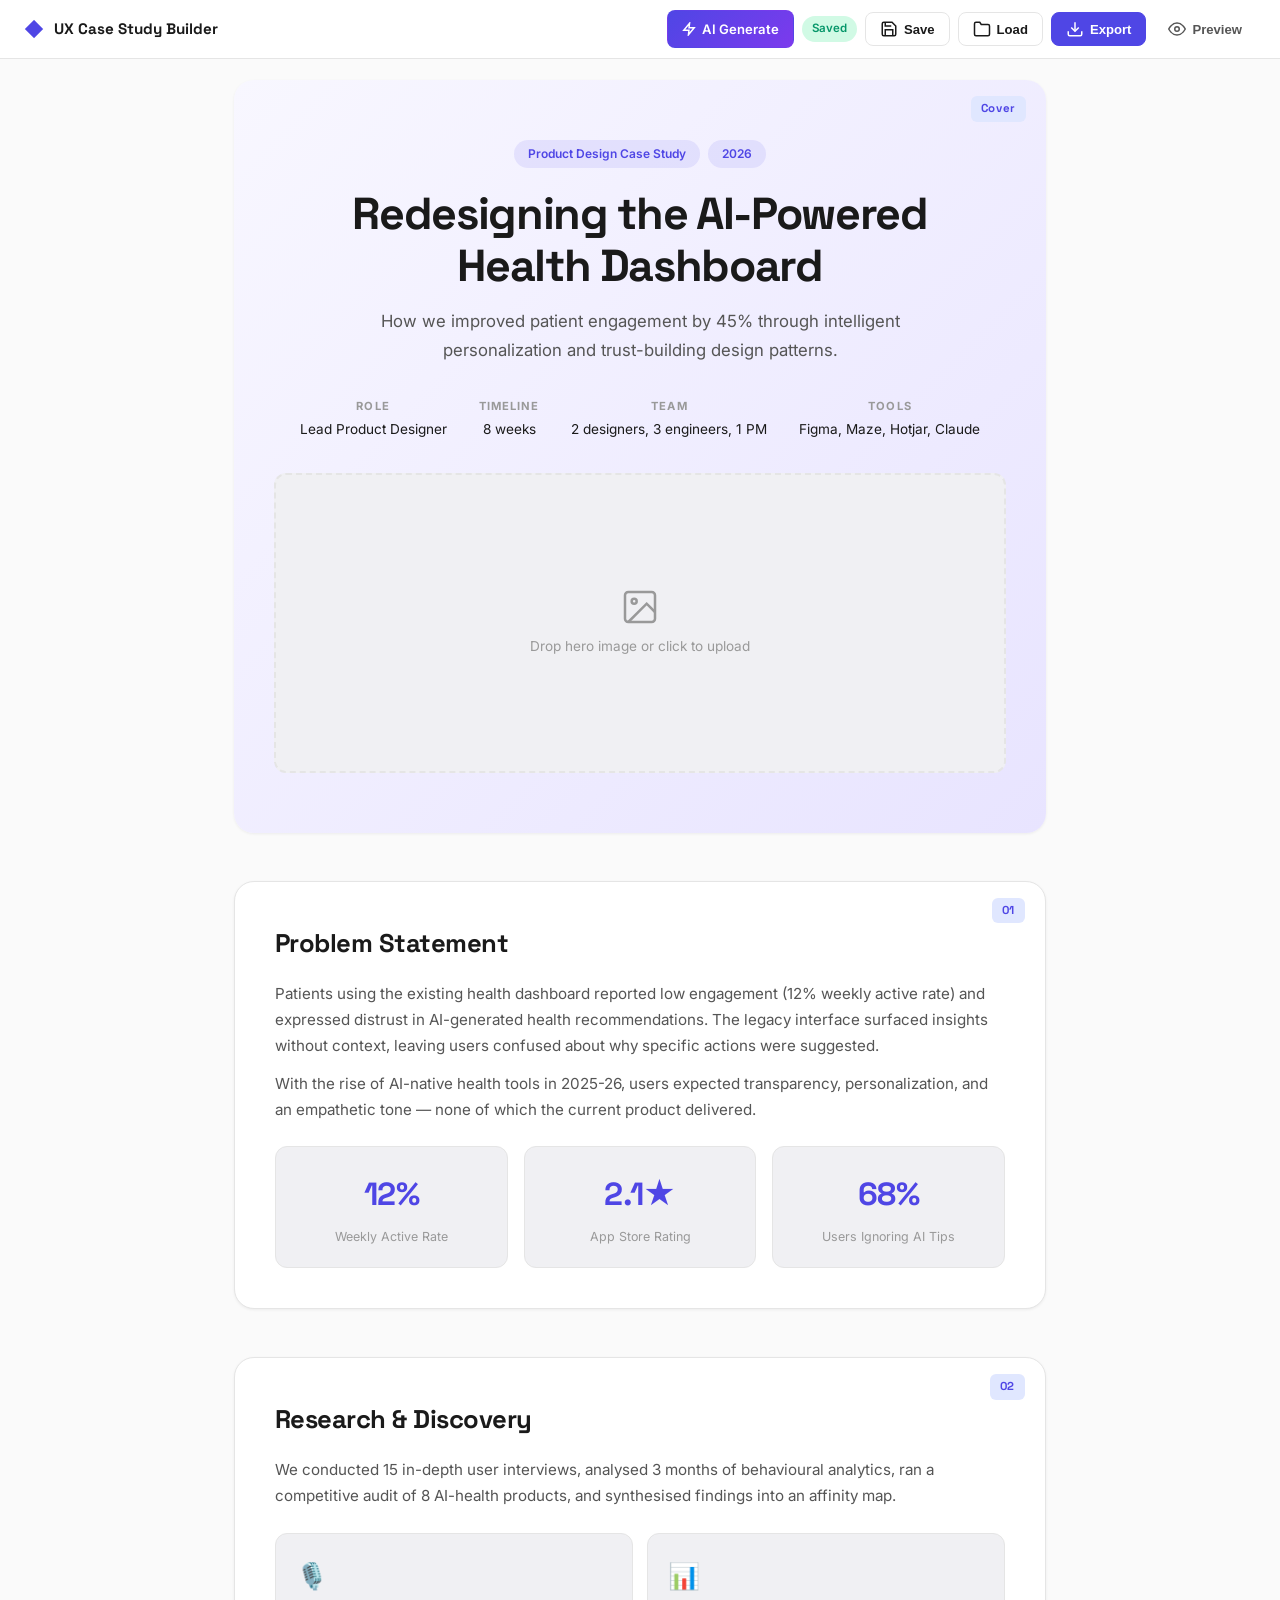
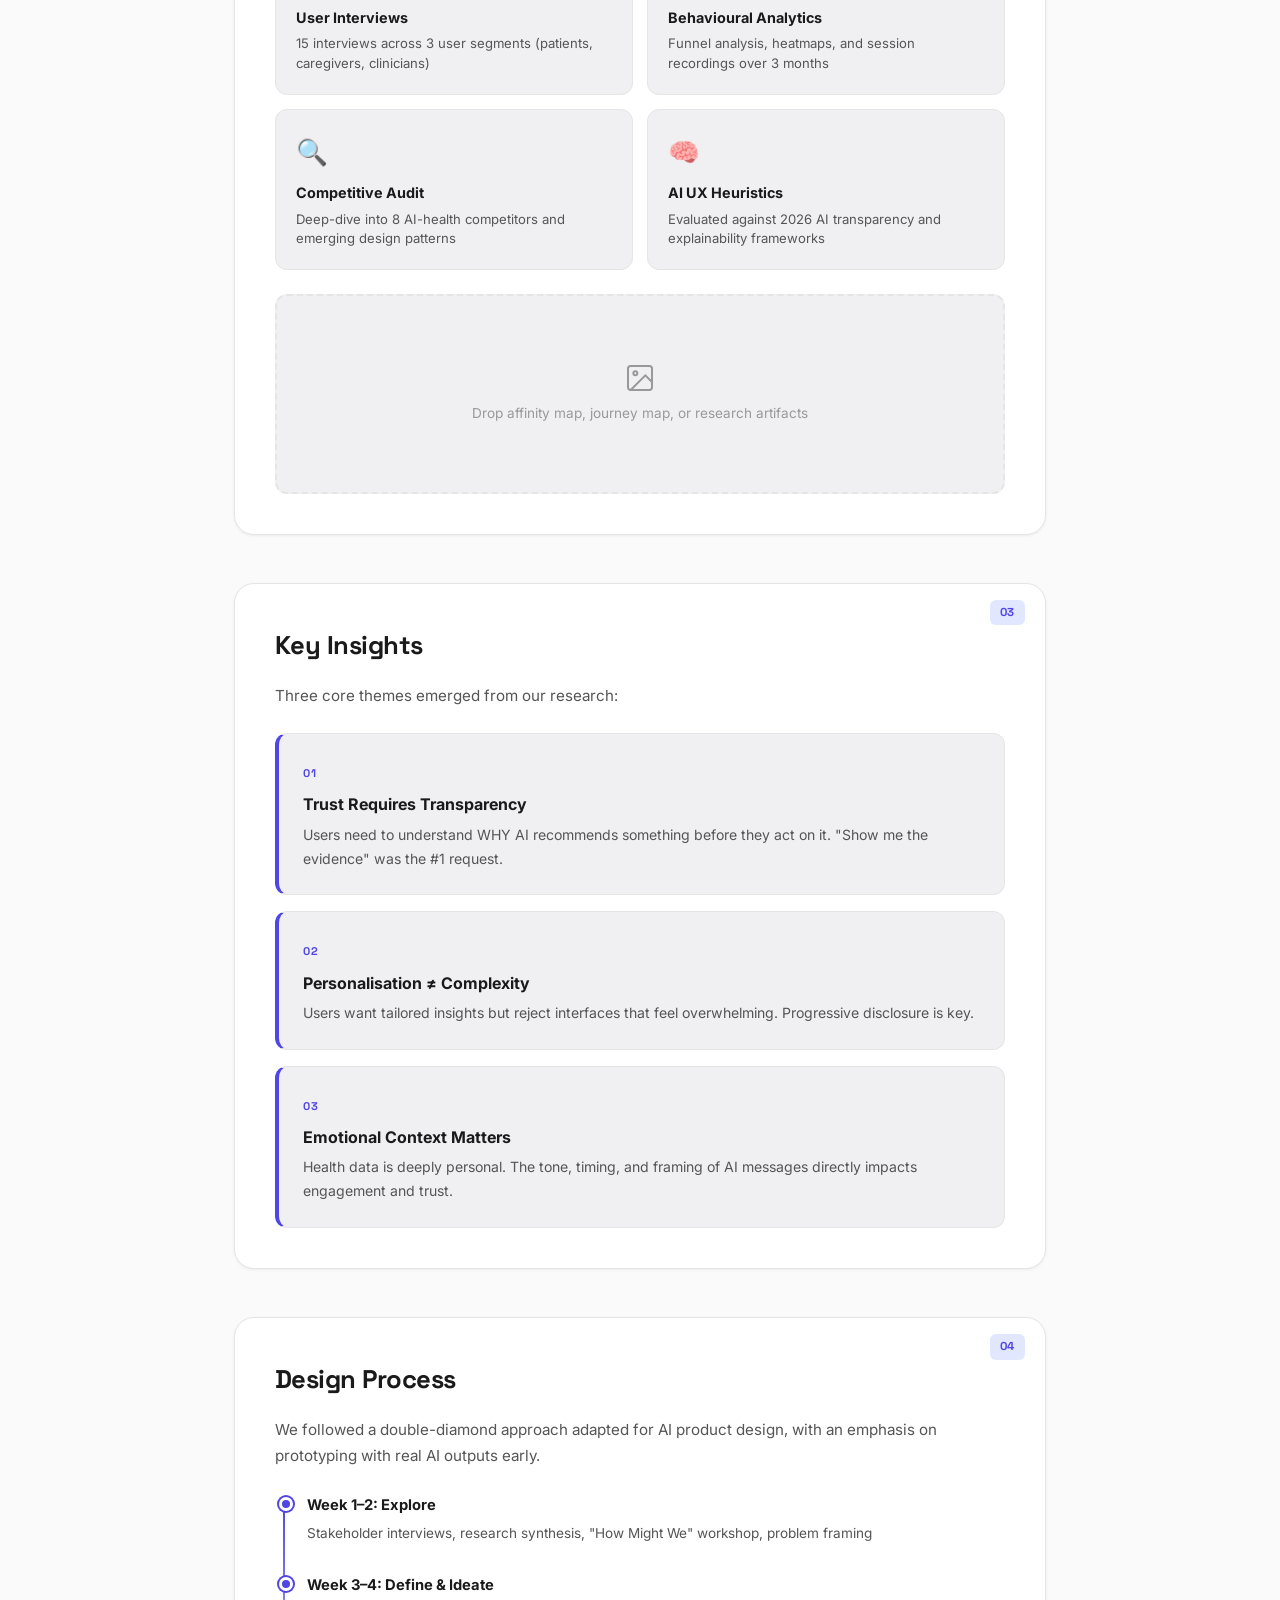
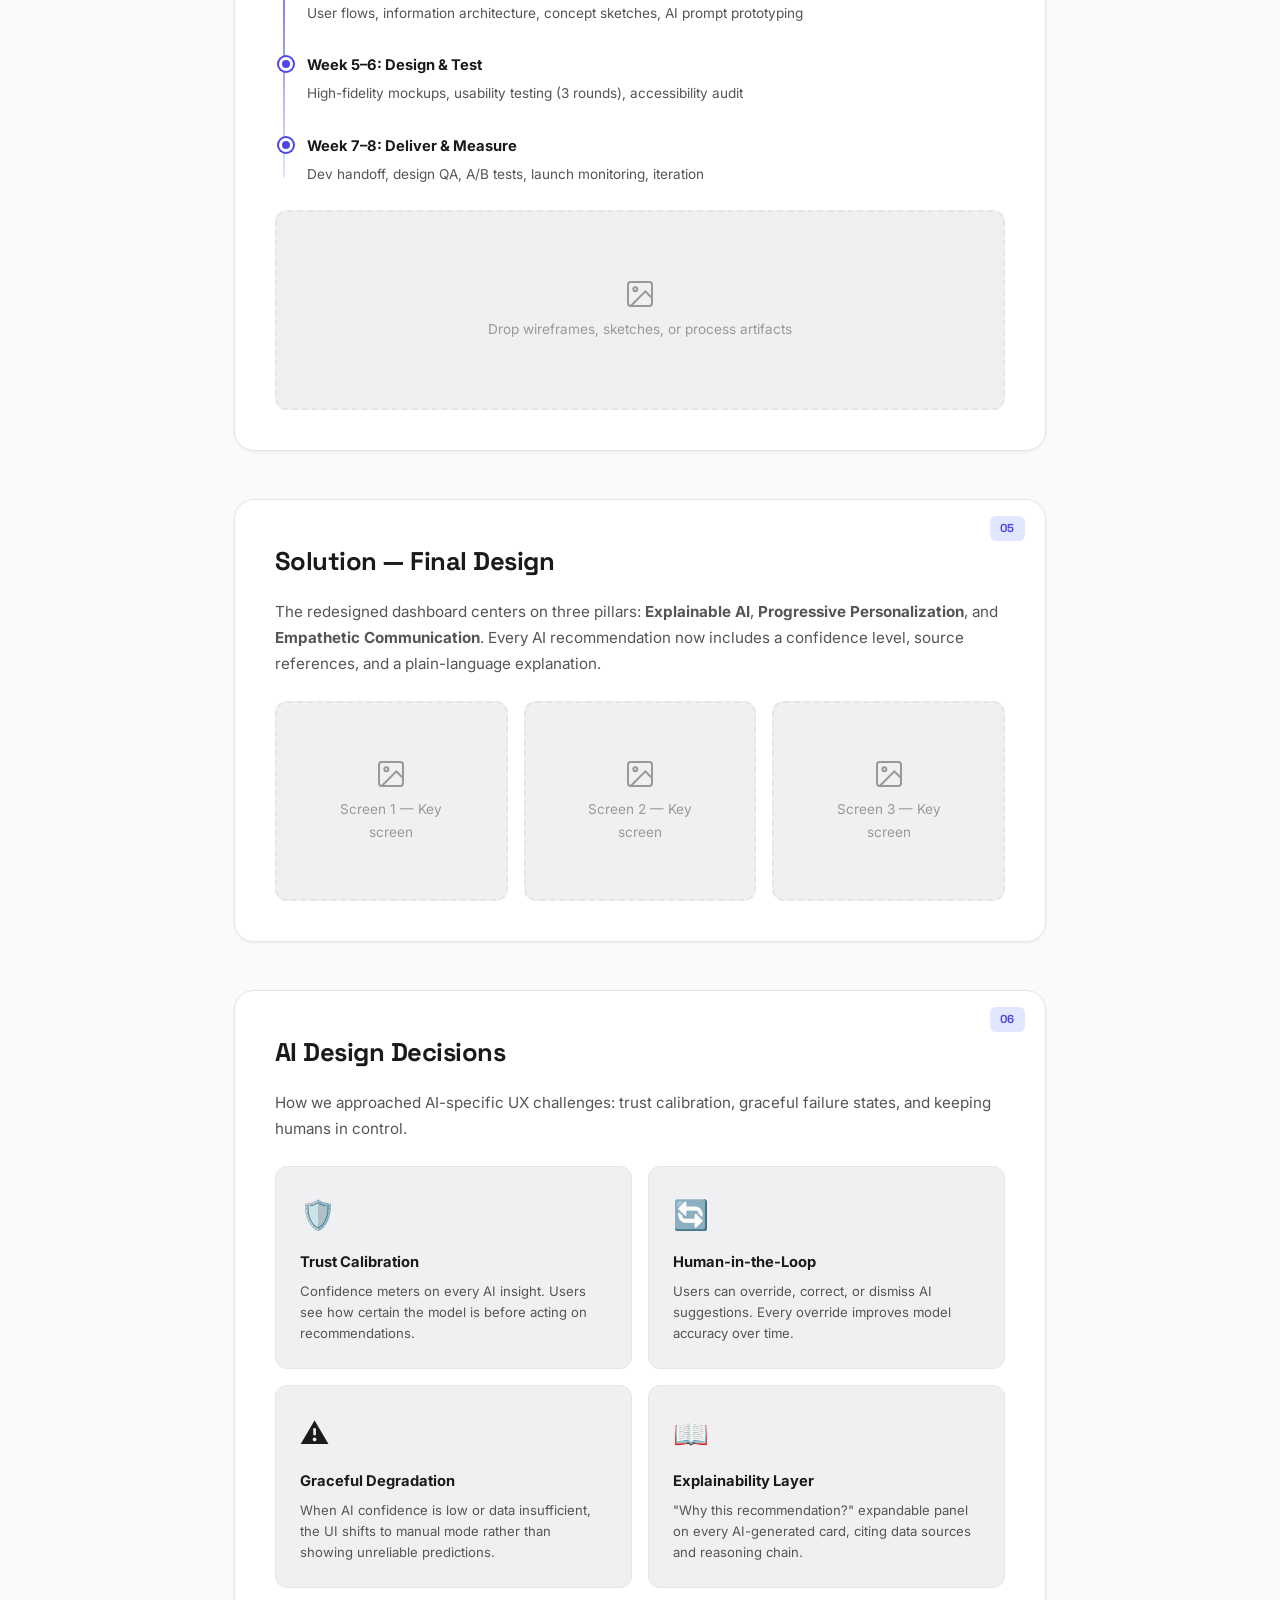
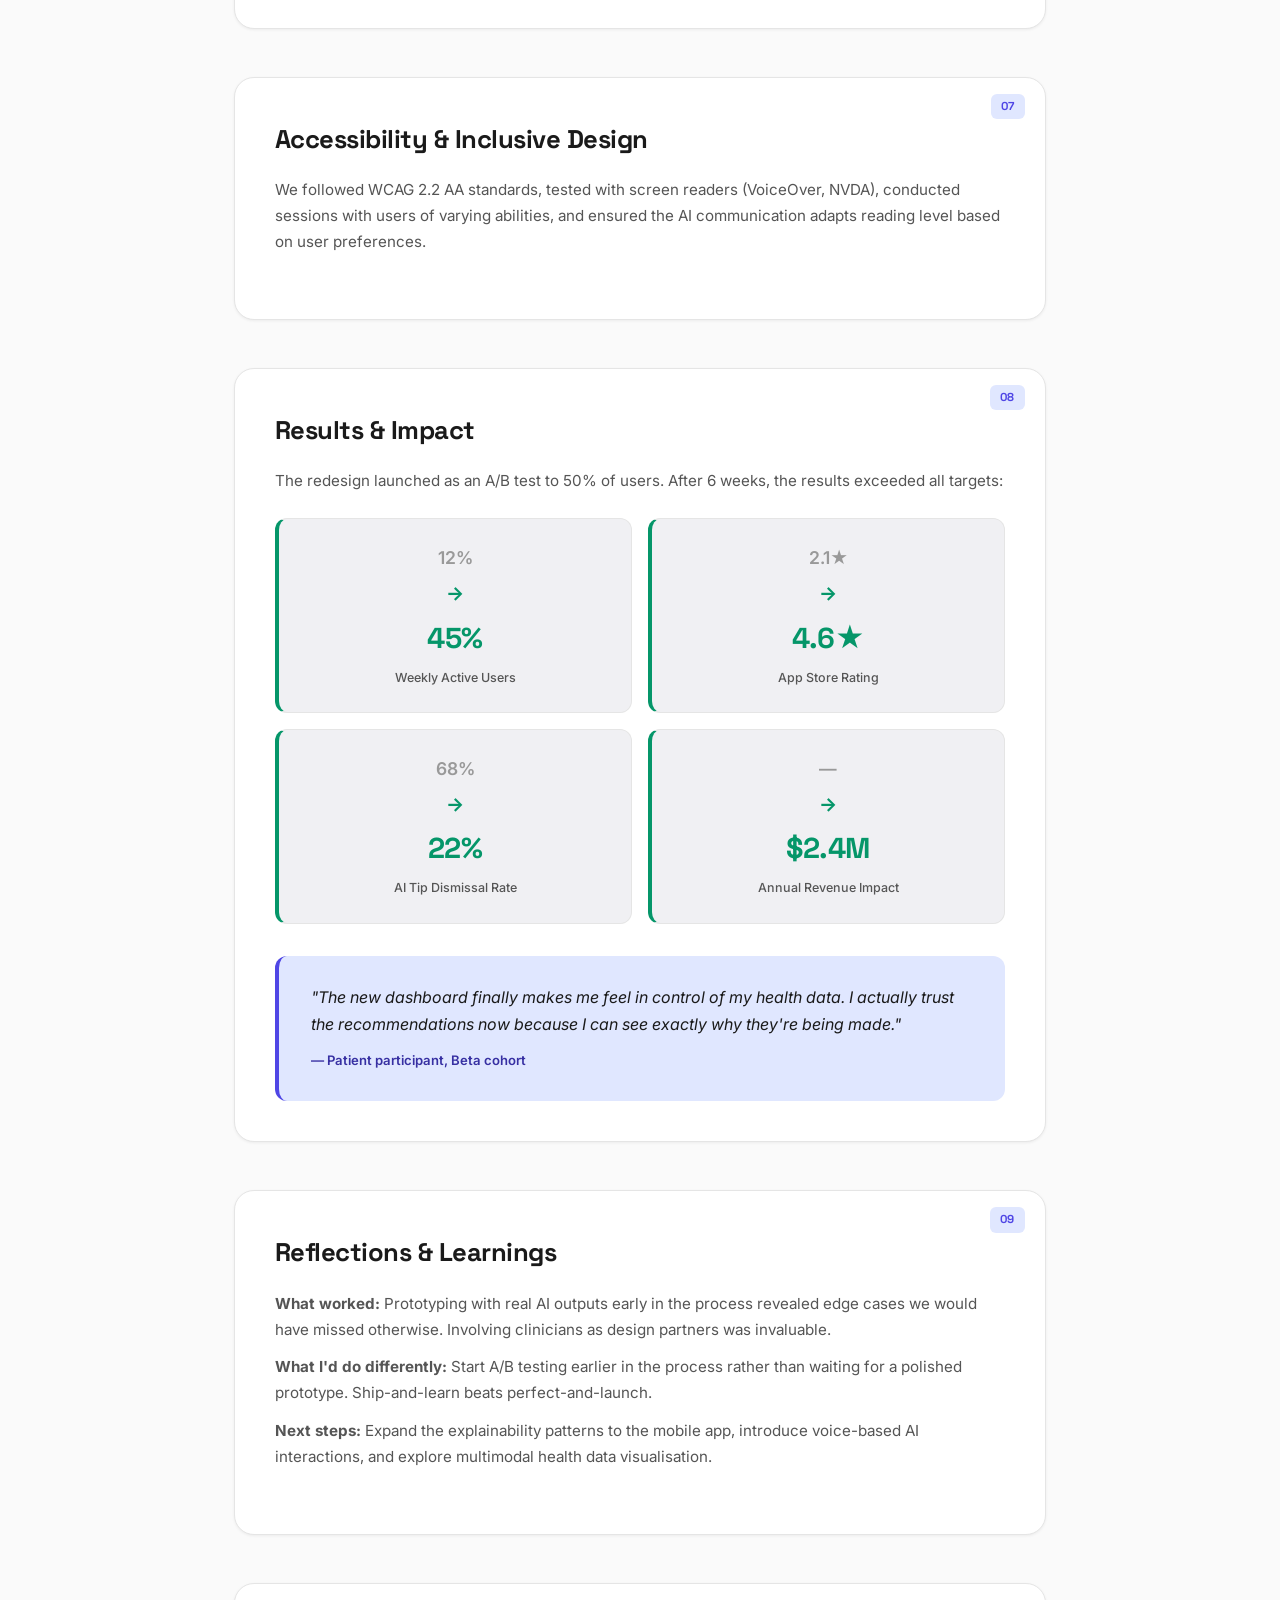
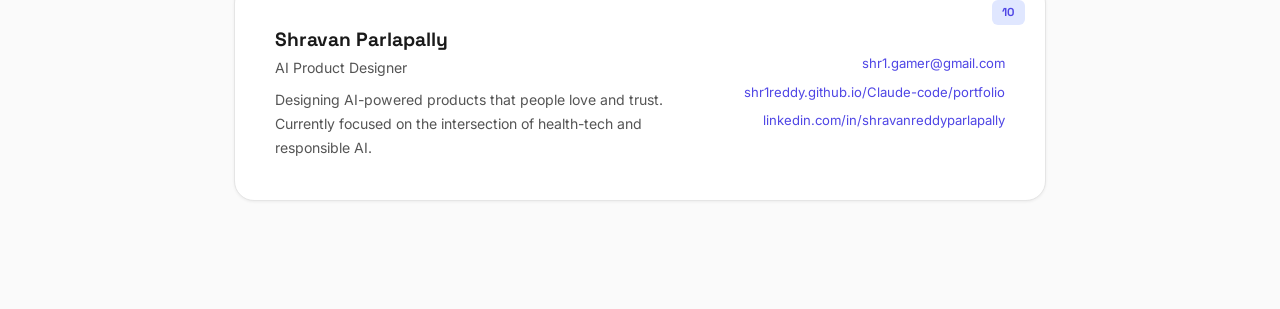
==== commit 55d8f75e: "Add AI-powered UX Case Study Generator (Claude-driven) New generator.html + generator.js tool that a" ====
--- a/ux-case-study/index.html
+++ b/ux-case-study/index.html
@@ -16,6 +16,9 @@
     <span class="toolbar-title">UX Case Study Builder</span>
   </div>
   <div class="toolbar-actions">
+    <a href="generator.html" class="tb-btn" style="text-decoration:none;background:linear-gradient(135deg,#4f46e5,#7c3aed);color:white;border-color:transparent;" title="Generate with AI">
+      <svg width="14" height="14" viewBox="0 0 24 24" fill="none" stroke="currentColor" stroke-width="2.5"><polygon points="13 2 3 14 12 14 11 22 21 10 12 10 13 2"/></svg> AI Generate
+    </a>
     <span class="autosave-badge" id="autosaveBadge">Saved</span>
     <button class="tb-btn" onclick="saveProject()" title="Save"><svg width="18" height="18" viewBox="0 0 24 24" fill="none" stroke="currentColor" stroke-width="2"><path d="M19 21H5a2 2 0 01-2-2V5a2 2 0 012-2h11l5 5v11a2 2 0 01-2 2z"/><polyline points="17,21 17,13 7,13 7,21"/><polyline points="7,3 7,8 15,8"/></svg> Save</button>
     <button class="tb-btn" onclick="loadProject()" title="Load"><svg width="18" height="18" viewBox="0 0 24 24" fill="none" stroke="currentColor" stroke-width="2"><path d="M22 19a2 2 0 01-2 2H4a2 2 0 01-2-2V5a2 2 0 012-2h5l2 3h9a2 2 0 012 2z"/></svg> Load</button>
